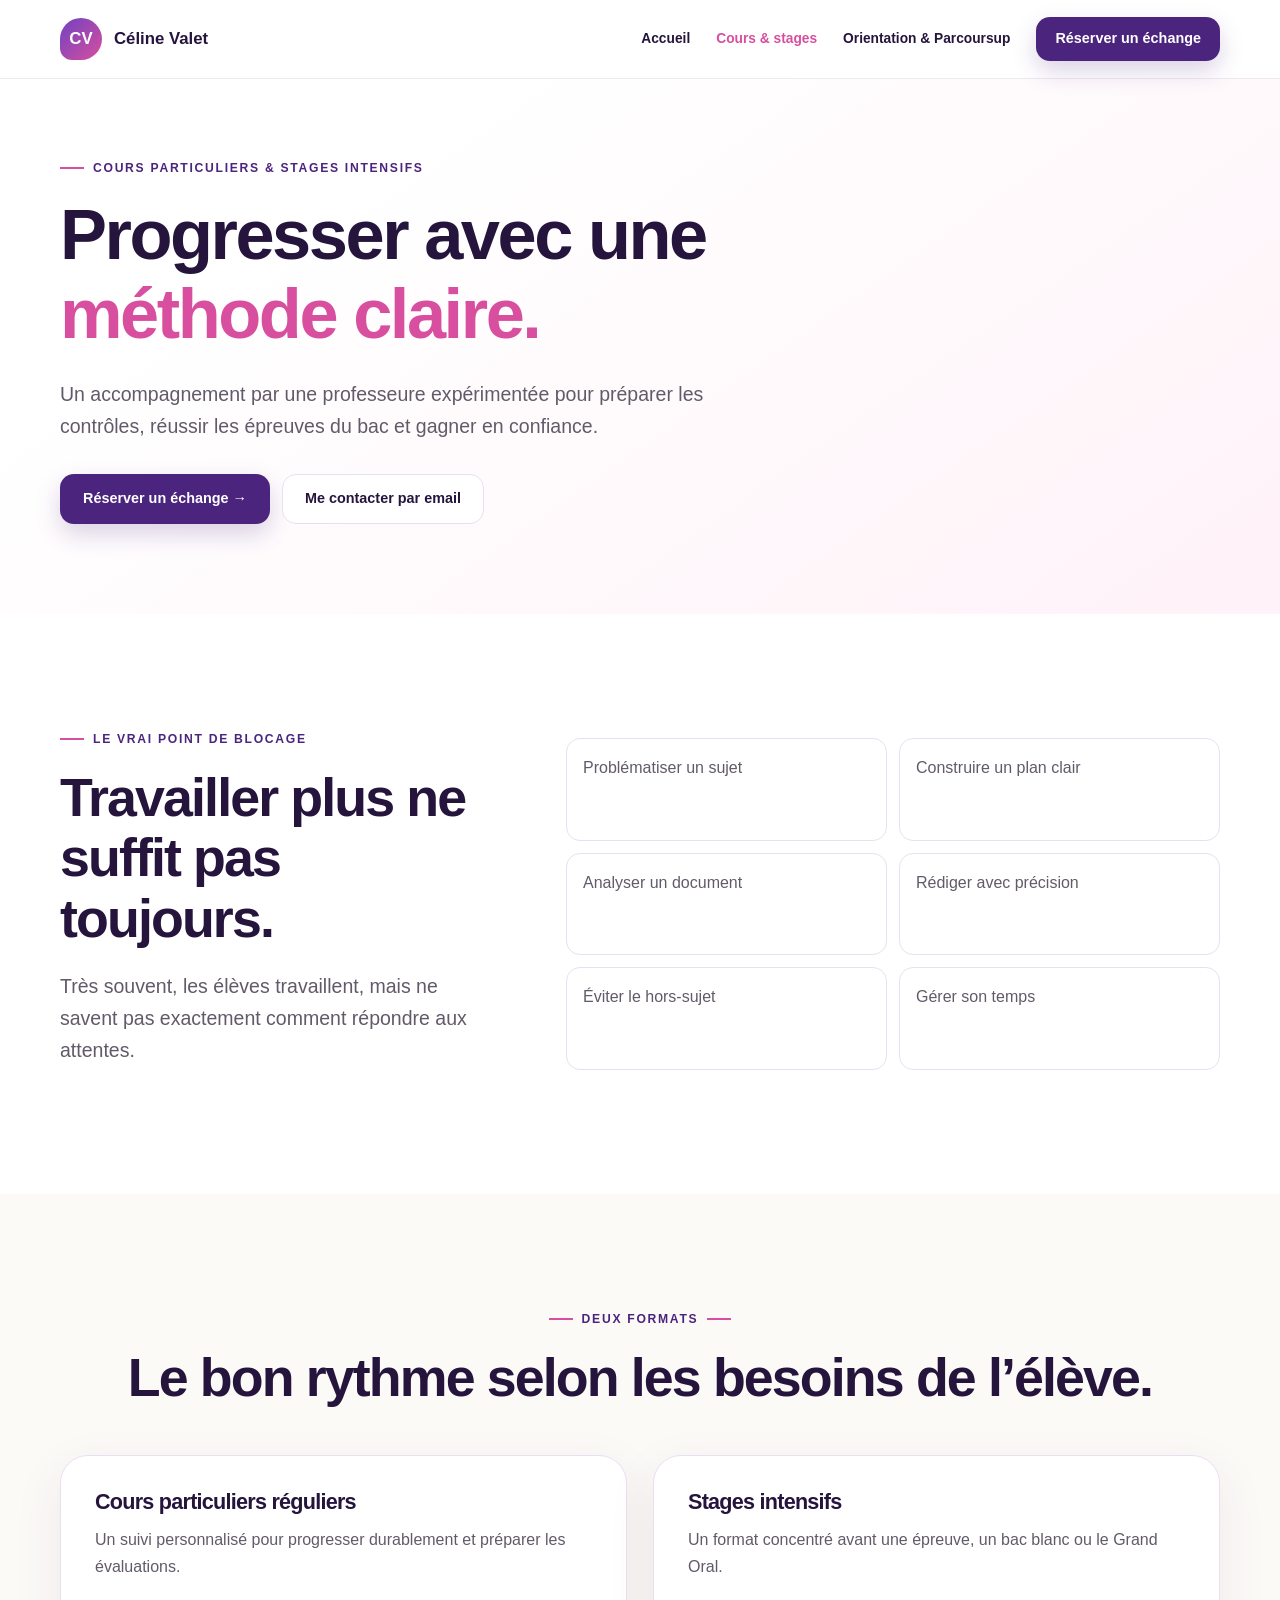
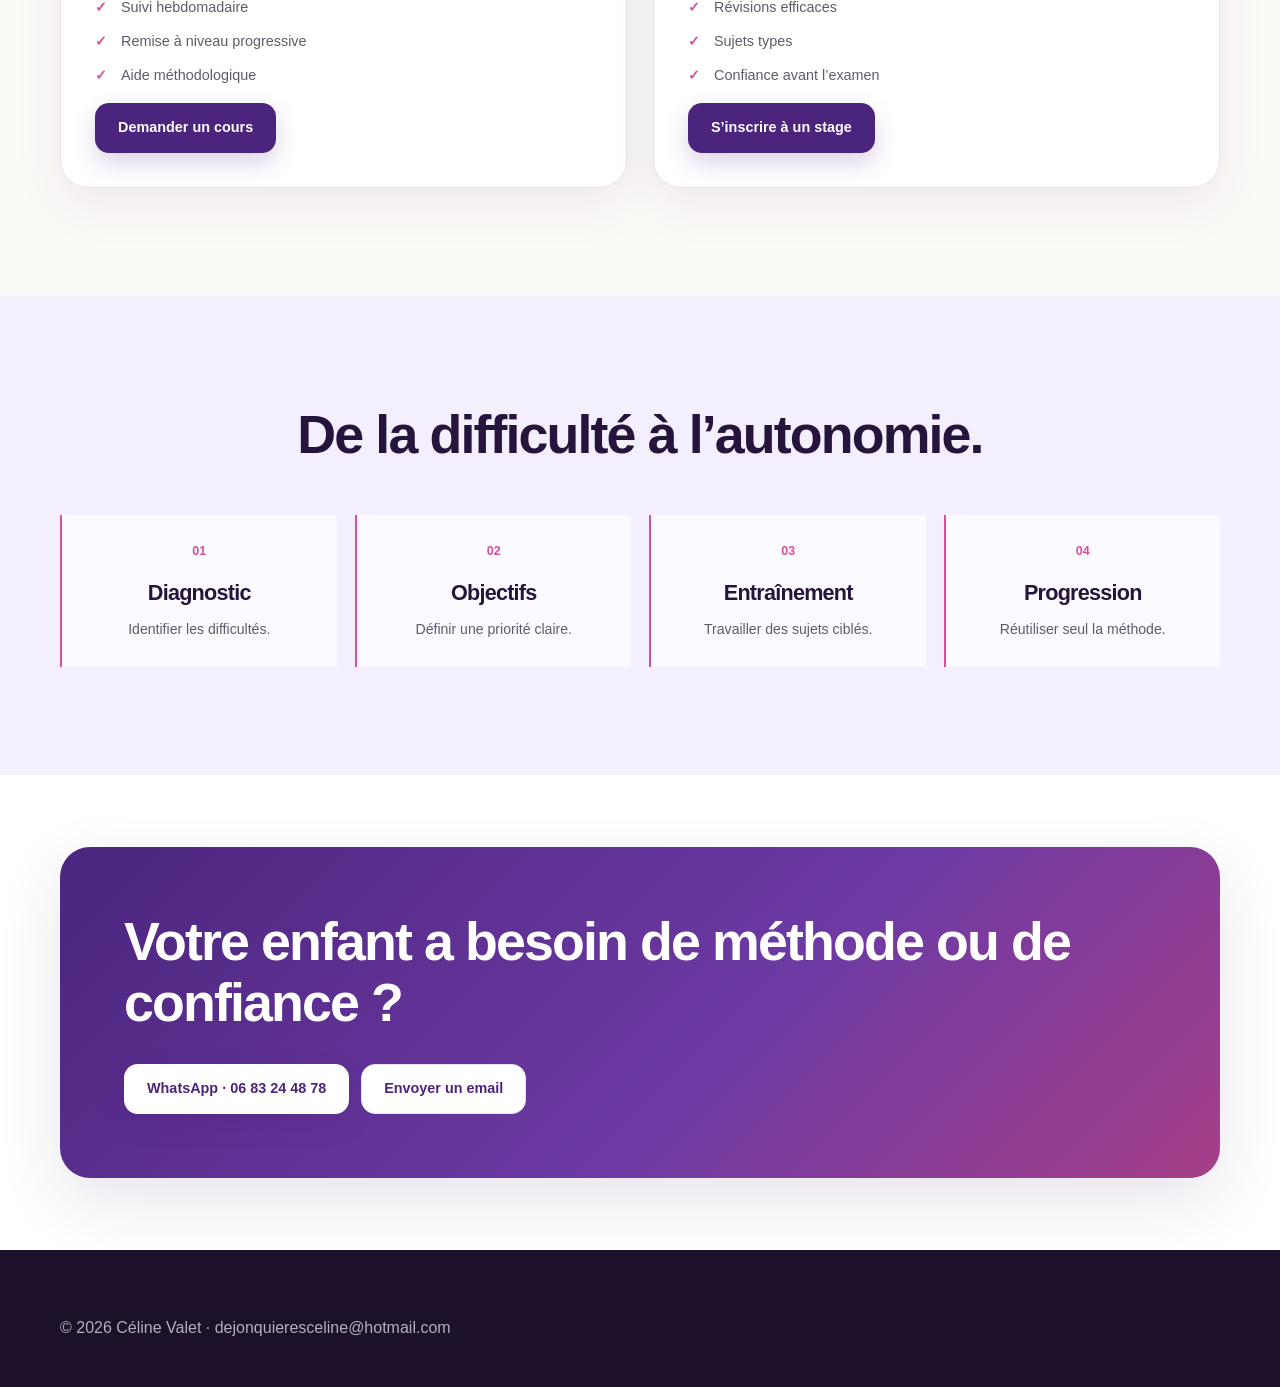
==== cours-particuliers.html @ 4f92c663 "Add courses and intensive workshops page" ====
<!doctype html><html lang="fr"><head><meta charset="utf-8"><meta name="viewport" content="width=device-width,initial-scale=1"><title>Cours particuliers &amp; stages | Céline Valet</title><link rel="stylesheet" href="styles.css"></head><body><header class="site-header"><nav class="nav container"><a class="brand" href="index.html"><span class="brand-mark">CV</span><span>Céline Valet</span></a><button class="nav-toggle">☰</button><div class="nav-links"><a href="index.html">Accueil</a><a class="active" href="cours-particuliers.html">Cours &amp; stages</a><a href="orientation-parcoursup.html">Orientation &amp; Parcoursup</a><a class="btn small" href="https://wa.me/33683244878">Réserver un échange</a></div></nav></header><main><section class="page-hero"><div class="container"><p class="eyebrow">Cours particuliers &amp; stages intensifs</p><h1>Progresser avec une <span class="accent">méthode claire.</span></h1><p class="lead">Un accompagnement par une professeure expérimentée pour préparer les contrôles, réussir les épreuves du bac et gagner en confiance.</p><div class="actions"><a class="btn" href="https://wa.me/33683244878">Réserver un échange →</a><a class="btn secondary" href="mailto:dejonquieresceline@hotmail.com">Me contacter par email</a></div></div></section><section class="section"><div class="container problem-grid"><div><p class="eyebrow">Le vrai point de blocage</p><h2>Travailler plus ne suffit pas toujours.</h2><p class="lead">Très souvent, les élèves travaillent, mais ne savent pas exactement comment répondre aux attentes.</p></div><ul class="problem-list"><li>Problématiser un sujet</li><li>Construire un plan clair</li><li>Analyser un document</li><li>Rédiger avec précision</li><li>Éviter le hors-sujet</li><li>Gérer son temps</li></ul></div></section><section class="section soft"><div class="container"><div class="center"><p class="eyebrow">Deux formats</p><h2>Le bon rythme selon les besoins de l’élève.</h2></div><div class="offer-grid"><article class="offer"><div class="offer-body"><h3>Cours particuliers réguliers</h3><p class="muted">Un suivi personnalisé pour progresser durablement et préparer les évaluations.</p><ul><li>Suivi hebdomadaire</li><li>Remise à niveau progressive</li><li>Aide méthodologique</li></ul><a class="btn" href="https://wa.me/33683244878">Demander un cours</a></div></article><article class="offer"><div class="offer-body"><h3>Stages intensifs</h3><p class="muted">Un format concentré avant une épreuve, un bac blanc ou le Grand Oral.</p><ul><li>Révisions efficaces</li><li>Sujets types</li><li>Confiance avant l’examen</li></ul><a class="btn" href="https://wa.me/33683244878">S’inscrire à un stage</a></div></article></div></div></section><section class="section lavender"><div class="container center"><h2>De la difficulté à l’autonomie.</h2><div class="process"><article class="step"><h3>Diagnostic</h3><p>Identifier les difficultés.</p></article><article class="step"><h3>Objectifs</h3><p>Définir une priorité claire.</p></article><article class="step"><h3>Entraînement</h3><p>Travailler des sujets ciblés.</p></article><article class="step"><h3>Progression</h3><p>Réutiliser seul la méthode.</p></article></div></div></section><section class="section-sm"><div class="container cta-box"><h2>Votre enfant a besoin de méthode ou de confiance ?</h2><div class="actions"><a class="btn" href="https://wa.me/33683244878">WhatsApp · 06 83 24 48 78</a><a class="btn secondary" href="mailto:dejonquieresceline@hotmail.com">Envoyer un email</a></div></div></section></main><footer class="site-footer"><div class="container"><p>© 2026 Céline Valet · dejonquieresceline@hotmail.com</p></div></footer><script src="script.js"></script></body></html>
---- styles.css ----
:root{--ink:#25153d;--body:#625a69;--purple:#6f42c1;--purple-dark:#4b257d;--pink:#d84f9f;--pink-soft:#fff2f8;--lavender:#f4effc;--cream:#fcfaf7;--line:#e8e0ef;--shadow:0 22px 65px rgba(60,31,87,.12);--radius:28px}*{box-sizing:border-box}html{scroll-behavior:smooth}body{margin:0;color:var(--ink);font-family:Inter,"Avenir Next",Arial,sans-serif;line-height:1.65;-webkit-font-smoothing:antialiased}img{display:block;max-width:100%}a{color:inherit;text-decoration:none}button{font:inherit}.container{width:min(1160px,calc(100% - 40px));margin:auto}.section{padding:108px 0}.section-sm{padding:72px 0}.soft{background:var(--cream)}.lavender{background:var(--lavender)}.pink-soft{background:var(--pink-soft)}.center{text-align:center}.eyebrow{display:inline-flex;align-items:center;gap:9px;margin:0 0 18px;color:var(--purple-dark);font-size:.76rem;font-weight:800;letter-spacing:.14em;text-transform:uppercase}.eyebrow:before{content:"";width:24px;height:2px;background:var(--pink)}.center .eyebrow:after{content:"";width:24px;height:2px;background:var(--pink)}h1,h2,h3,p{margin-top:0}h1,h2,h3{line-height:1.12;letter-spacing:-.035em}h1{max-width:760px;margin-bottom:24px;font-size:clamp(2.7rem,6vw,5.35rem)}h2{margin-bottom:22px;font-size:clamp(2rem,4.2vw,3.55rem)}h3{margin-bottom:13px;font-size:1.35rem}.lead{max-width:690px;color:var(--body);font-size:clamp(1.05rem,1.8vw,1.22rem)}.center .lead{margin-inline:auto}.accent{color:var(--pink)}.muted{color:var(--body)}.kicker{color:var(--purple-dark);font-weight:800}.site-header{position:sticky;z-index:50;top:0;border-bottom:1px solid rgba(232,224,239,.75);background:rgba(255,255,255,.91);backdrop-filter:blur(18px)}.nav{display:flex;align-items:center;justify-content:space-between;min-height:78px;gap:30px}.brand{display:flex;align-items:center;gap:12px;font-size:1.05rem;font-weight:850}.brand-mark{display:grid;width:42px;height:42px;place-items:center;border-radius:50% 50% 50% 12px;color:#fff;background:linear-gradient(135deg,var(--purple),var(--pink))}.brand span span{display:block;color:var(--body);font-size:.64rem;font-weight:650}.nav-links{display:flex;align-items:center;gap:26px;font-size:.86rem;font-weight:750}.nav-links a:not(.btn):hover,.nav-links a.active{color:var(--pink)}.nav-toggle{display:none;border:0;background:transparent;color:var(--ink);font-size:1.5rem}.btn{display:inline-flex;align-items:center;justify-content:center;gap:9px;min-height:50px;padding:0 22px;border:1px solid transparent;border-radius:14px;color:#fff;background:var(--purple-dark);box-shadow:0 10px 25px rgba(75,37,125,.2);font-size:.9rem;font-weight:800;transition:.2s}.btn:hover{transform:translateY(-2px);background:var(--purple)}.btn.secondary{border-color:var(--line);color:var(--ink);background:#fff;box-shadow:none}.btn.small{min-height:44px;padding-inline:18px}.actions{display:flex;flex-wrap:wrap;gap:12px;margin-top:32px}.hero{overflow:hidden;padding:76px 0 92px;background:radial-gradient(circle at 7% 12%,rgba(216,79,159,.13),transparent 22%),linear-gradient(145deg,#fff 15%,#fcf8ff 60%,#fff7fb)}.hero-grid{display:grid;grid-template-columns:1.05fr .78fr;align-items:center;gap:72px}.hero h1{font-size:clamp(3rem,6vw,5.6rem)}.hero-visual{position:relative}.hero-img{width:100%;height:585px;object-fit:cover;border-radius:190px 190px 28px 28px;box-shadow:var(--shadow)}.hero-img.landscape{object-position:52% center}.float-card{position:absolute;right:-30px;bottom:34px;max-width:230px;padding:18px 20px;border-radius:18px;background:rgba(255,255,255,.93);box-shadow:var(--shadow);font-size:.85rem;font-weight:800;line-height:1.4}.float-card b{display:block;color:var(--pink);font-size:1.15rem}.trust-row{display:flex;flex-wrap:wrap;gap:18px 24px;margin-top:32px;color:var(--body);font-size:.82rem;font-weight:750}.trust-row span:before{color:var(--pink);content:"✓";margin-right:7px}.proof-strip{position:relative;z-index:2;margin-top:-32px}.proof-grid{display:grid;grid-template-columns:repeat(4,1fr);overflow:hidden;border:1px solid var(--line);border-radius:24px;background:#fff;box-shadow:var(--shadow)}.proof{padding:28px;border-right:1px solid var(--line)}.proof strong{display:block;color:var(--purple-dark);font-size:1.4rem}.proof span{color:var(--body);font-size:.8rem}.split{display:grid;grid-template-columns:.92fr 1.08fr;align-items:center;gap:82px}.split.reverse{grid-template-columns:1.08fr .92fr}.split.reverse .split-media{order:2}.split-media img{width:100%;height:610px;object-fit:cover;border-radius:var(--radius);box-shadow:var(--shadow)}.split-media.short img{height:510px}.signature{margin-top:24px;font-weight:850}.signature span{display:block;color:var(--body);font-size:.8rem}.cards{display:grid;grid-template-columns:repeat(3,1fr);gap:22px;margin-top:48px}.card{padding:32px;border:1px solid var(--line);border-radius:22px;background:#fff}.card .icon{display:grid;width:50px;height:50px;margin-bottom:22px;place-items:center;border-radius:15px;color:var(--purple-dark);background:var(--lavender);font-weight:900}.card p{margin-bottom:0;color:var(--body);font-size:.92rem}.card-link{display:inline-block;margin-top:22px;color:var(--pink);font-weight:850}.offer-grid{display:grid;grid-template-columns:repeat(2,1fr);gap:26px;margin-top:48px}.offer{overflow:hidden;border:1px solid var(--line);border-radius:var(--radius);background:#fff;box-shadow:0 16px 50px rgba(55,29,78,.08)}.offer img{width:100%;height:275px;object-fit:cover}.offer-body{padding:34px}.offer ul,.check-list{padding:0;list-style:none}.offer li,.check-list li{position:relative;margin:10px 0;padding-left:26px;color:var(--body);font-size:.9rem}.offer li:before,.check-list li:before{position:absolute;left:0;color:var(--pink);content:"✓";font-weight:900}.process{display:grid;grid-template-columns:repeat(4,1fr);gap:18px;margin-top:50px;counter-reset:step}.step{padding:26px 24px;border-left:2px solid var(--pink);background:rgba(255,255,255,.7)}.step:before{display:block;margin-bottom:20px;color:var(--pink);content:"0" counter(step);counter-increment:step;font-size:.78rem;font-weight:900}.step p{margin-bottom:0;color:var(--body);font-size:.88rem}.quote-block{display:grid;grid-template-columns:.8fr 1.2fr;overflow:hidden;border-radius:var(--radius);background:var(--ink)}.quote-block img{width:100%;height:100%;min-height:480px;object-fit:cover}.quote-copy{display:flex;flex-direction:column;justify-content:center;padding:60px;color:#fff}.quote-copy p{color:rgba(255,255,255,.76)}.quote-copy .big-quote{color:#fff;font-size:clamp(1.65rem,3vw,2.55rem);font-weight:800}.testimonials{display:grid;grid-template-columns:repeat(3,1fr);gap:22px;margin-top:44px}.testimonial{padding:30px;border:1px solid var(--line);border-radius:22px;background:#fff;box-shadow:0 12px 35px rgba(55,29,78,.06)}.stars{color:#e1a324}.testimonial p{color:var(--body)}.temp-note{display:inline-flex;margin-top:26px;padding:7px 12px;border-radius:999px;color:#75596b;background:var(--pink-soft);font-size:.72rem;font-weight:750}.faq{max-width:850px;margin:40px auto}.faq-item{border-bottom:1px solid var(--line)}.faq-button{display:flex;width:100%;justify-content:space-between;padding:22px 0;border:0;color:var(--ink);background:transparent;text-align:left;font-weight:850}.faq-answer{display:none;padding-bottom:24px;color:var(--body)}.faq-item.open .faq-answer{display:block}.cta-box{padding:64px;border-radius:30px;color:#fff;background:linear-gradient(135deg,var(--purple-dark),#6d3aa4 58%,#a63f88);box-shadow:var(--shadow)}.cta-box p{color:rgba(255,255,255,.76)}.cta-box .btn{color:var(--purple-dark);background:#fff}.page-hero{padding:72px 0 90px;background:linear-gradient(145deg,#fff 25%,var(--pink-soft))}.page-hero-grid{display:grid;grid-template-columns:1fr .86fr;align-items:center;gap:60px}.page-hero h1{font-size:clamp(2.8rem,5.5vw,5rem)}.page-hero img{width:100%;height:540px;object-fit:cover;border-radius:30px 150px 30px 30px;box-shadow:var(--shadow)}.problem-grid{display:grid;grid-template-columns:.8fr 1.2fr;gap:70px}.problem-list{display:grid;grid-template-columns:repeat(2,1fr);gap:12px;padding:0;list-style:none}.problem-list li{padding:16px;border:1px solid var(--line);border-radius:14px;color:var(--body)}.feature-band{padding:62px 0;color:#fff;background:var(--ink)}.feature-band .cards{margin-top:0}.feature-band .card{border-color:rgba(255,255,255,.12);background:rgba(255,255,255,.05)}.feature-band .card h3{color:#fff}.feature-band .card p{color:rgba(255,255,255,.65)}.site-footer{padding:65px 0 30px;color:rgba(255,255,255,.67);background:#1c102b}.footer-grid{display:grid;grid-template-columns:1.5fr 1fr 1fr;gap:50px}.site-footer .brand,.site-footer h3{color:#fff}.site-footer a{display:block;margin:9px 0;font-size:.85rem}.copyright{margin-top:50px;padding-top:24px;border-top:1px solid rgba(255,255,255,.1)}.whatsapp{position:fixed;z-index:45;right:22px;bottom:22px;display:grid;width:58px;height:58px;place-items:center;border:3px solid #fff;border-radius:50%;color:#fff;background:#25d366;box-shadow:0 12px 30px rgba(0,0,0,.22);font-weight:900}@media(max-width:950px){.nav-toggle{display:block}.nav-links{position:absolute;top:78px;left:0;display:none;width:100%;padding:22px;background:#fff;flex-direction:column}.nav-links.open{display:flex}.hero-grid,.page-hero-grid,.split,.split.reverse,.problem-grid,.quote-block{grid-template-columns:1fr}.proof-grid{grid-template-columns:repeat(2,1fr)}.split.reverse .split-media{order:initial}.cards,.testimonials{grid-template-columns:repeat(2,1fr)}.process{grid-template-columns:repeat(2,1fr)}}@media(max-width:650px){.container{width:calc(100% - 28px)}.section{padding:76px 0}.brand span span{display:none}.hero{padding:48px 0 70px}.hero h1,.page-hero h1{font-size:clamp(2.45rem,13vw,3.5rem)}.hero-img{height:450px;border-radius:130px 130px 22px 22px}.proof-grid,.cards,.offer-grid,.testimonials,.process,.footer-grid,.problem-list{grid-template-columns:1fr}.split-media img,.split-media.short img{height:430px}.quote-copy,.cta-box{padding:36px 26px}.actions .btn{width:100%}}
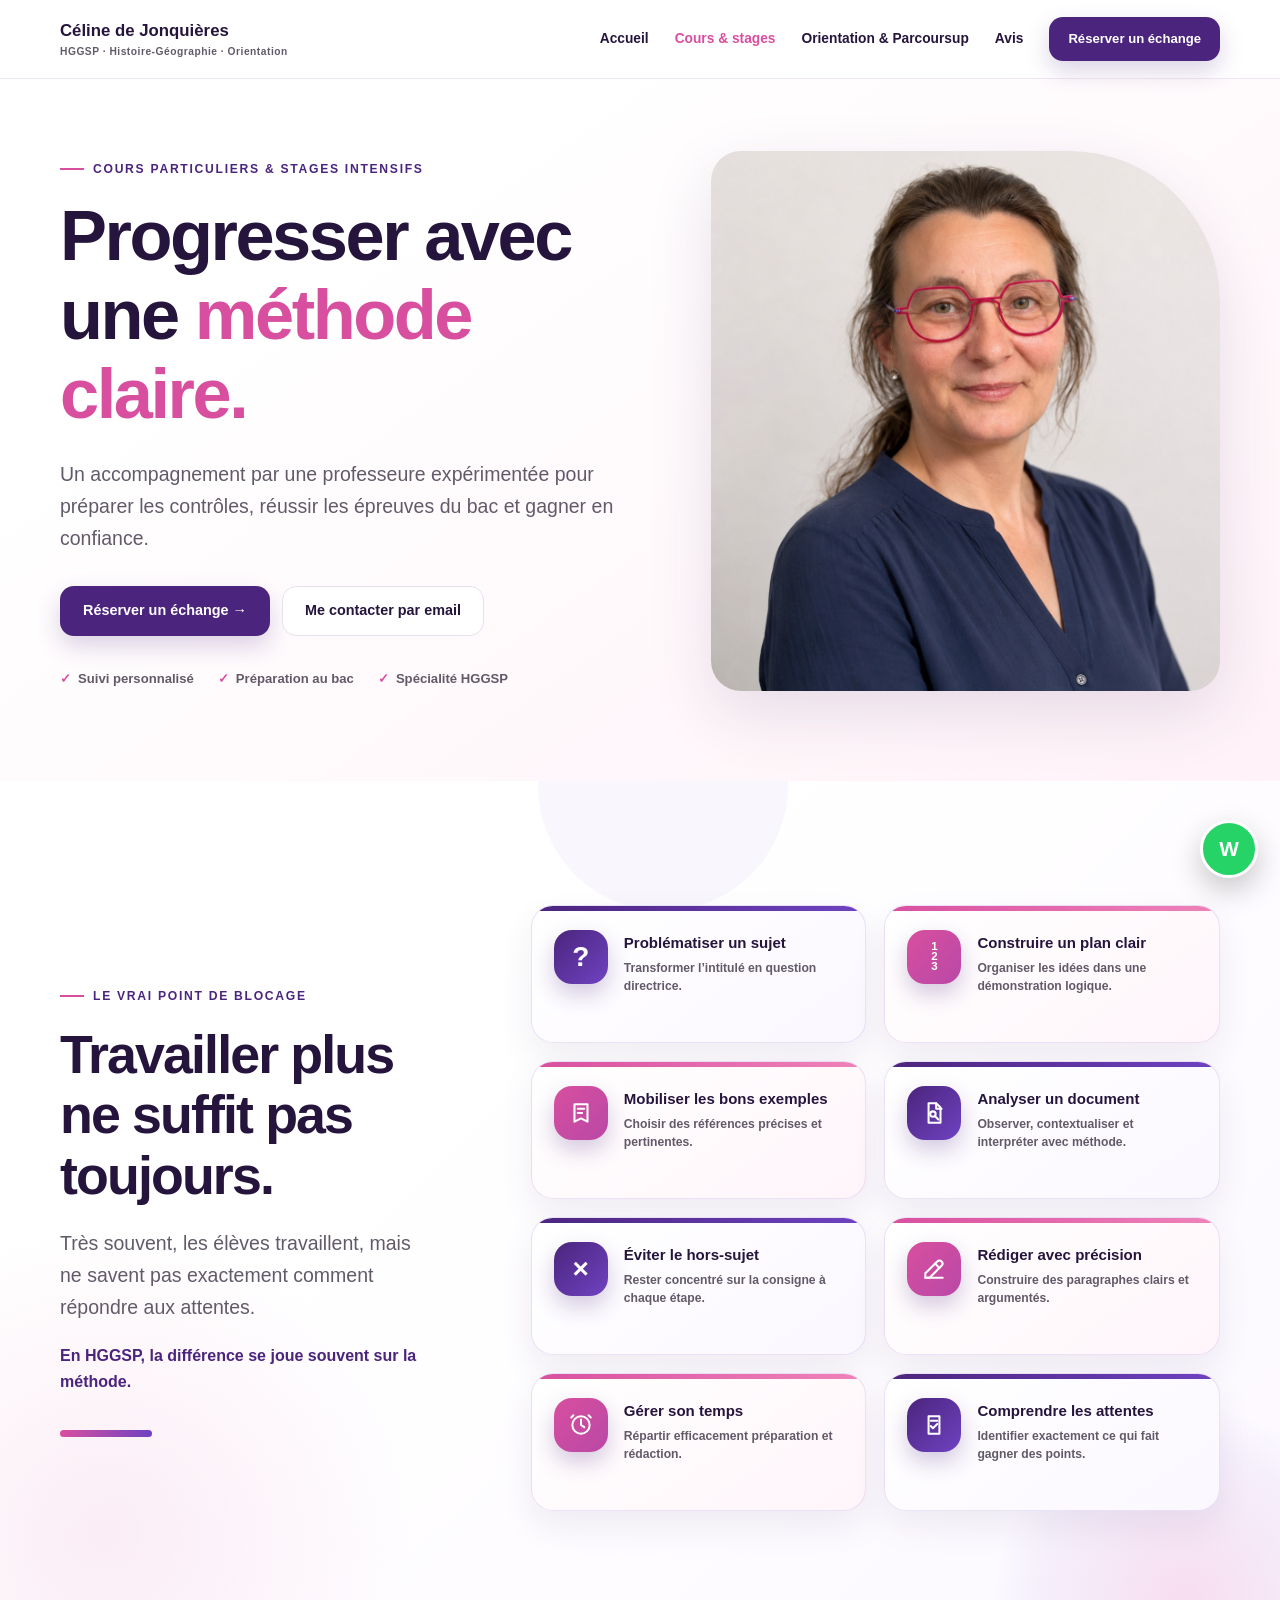
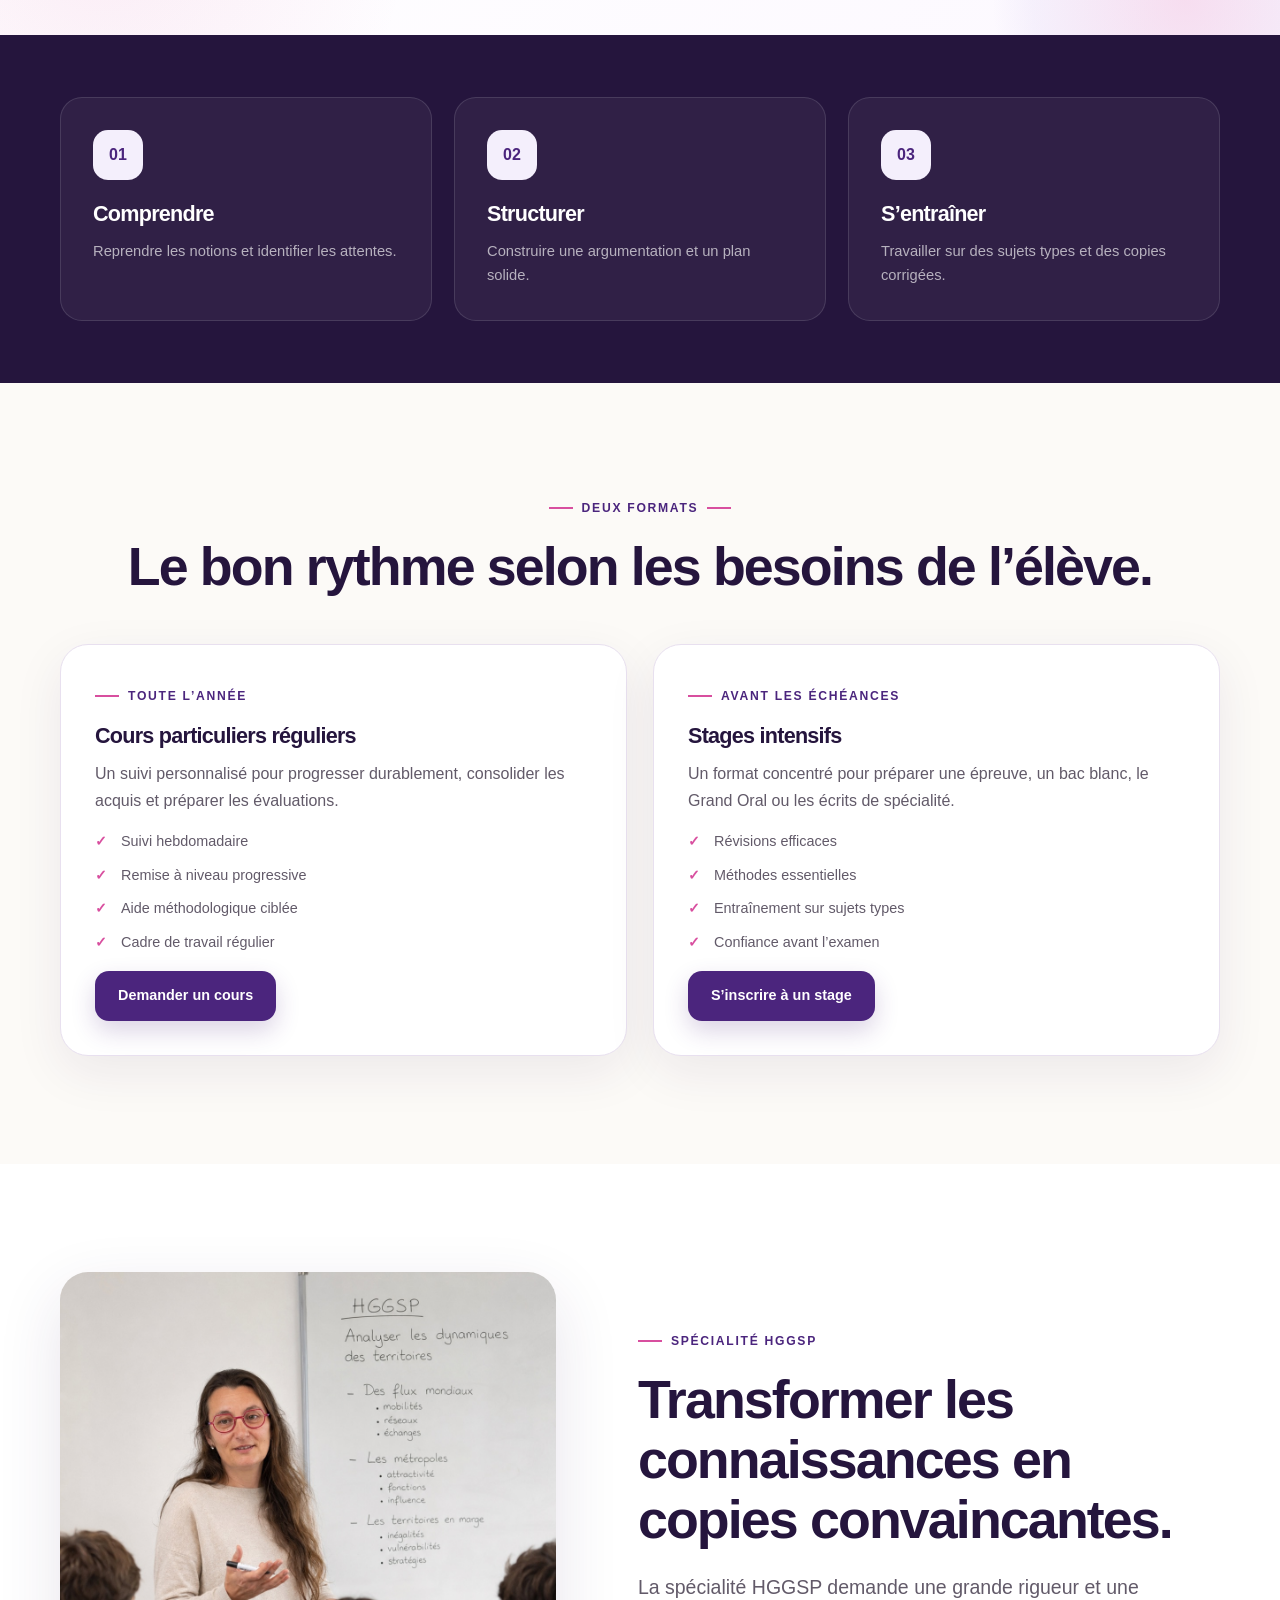
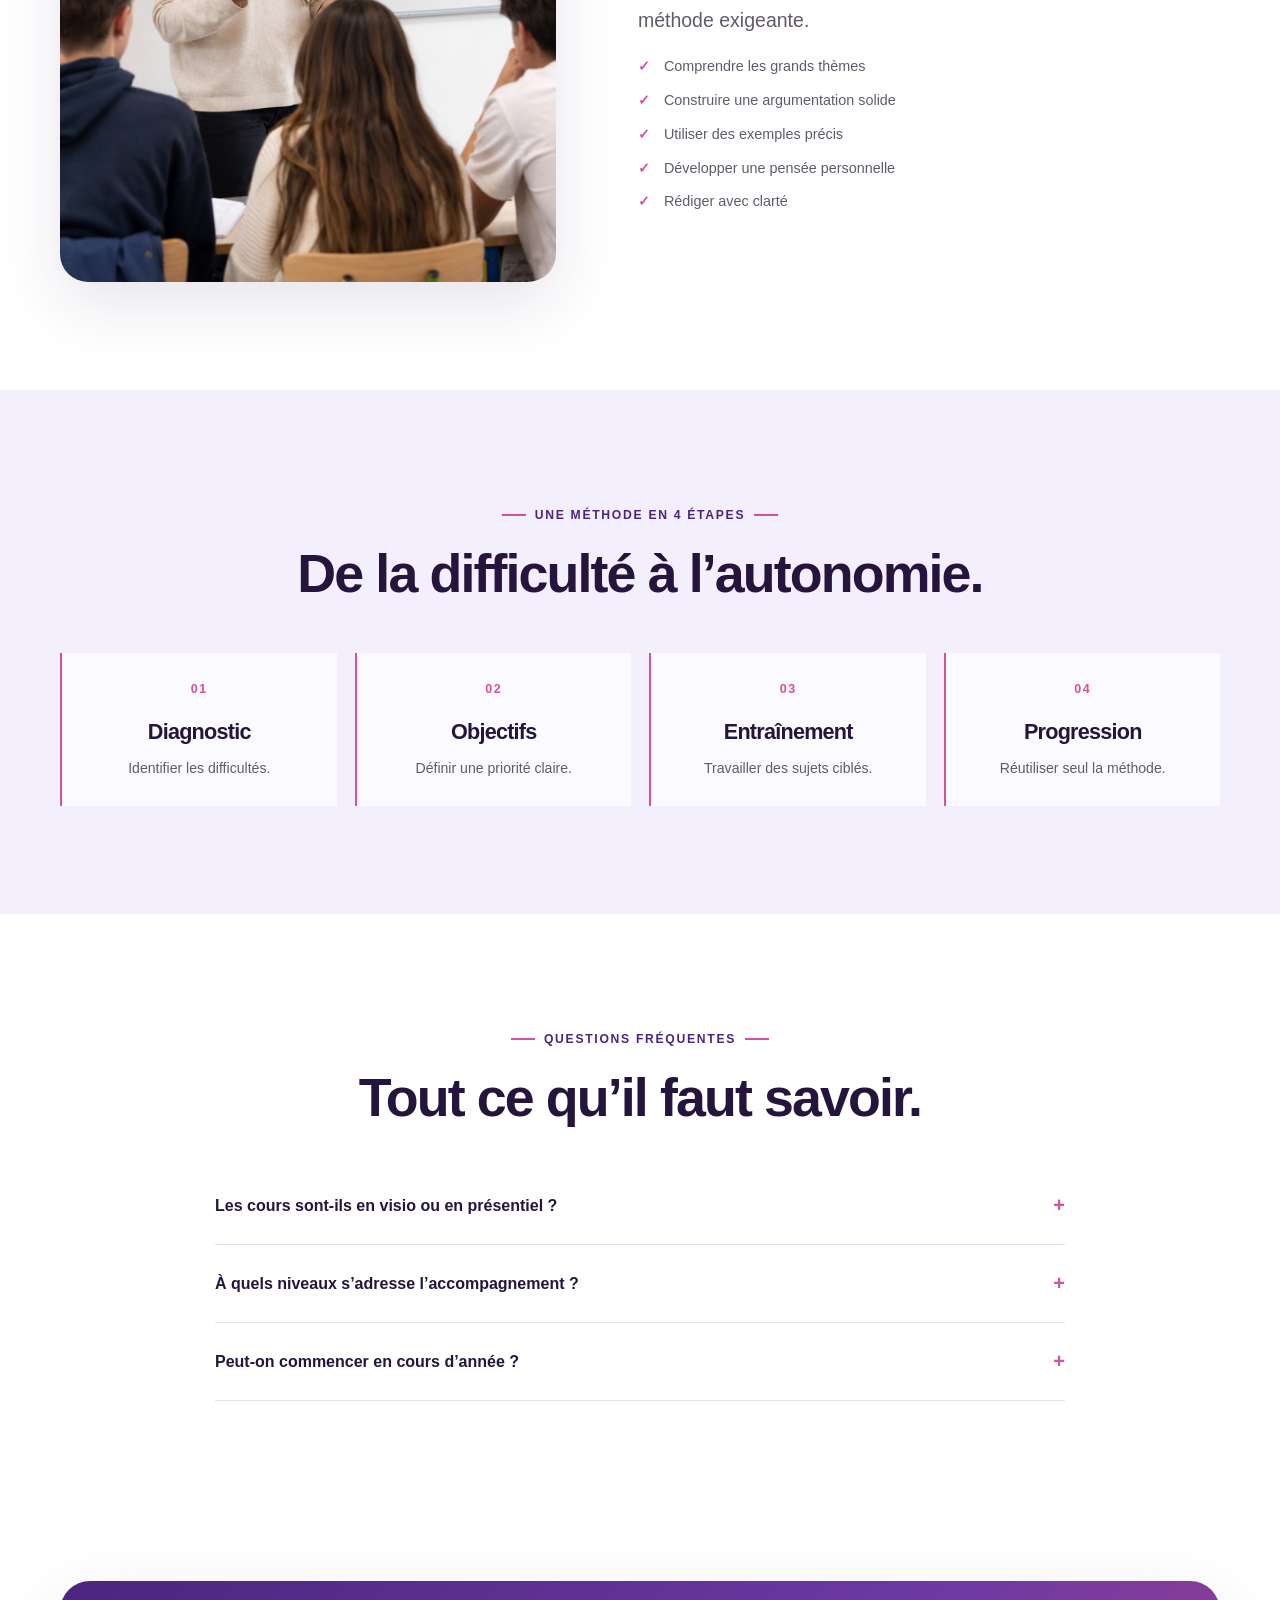
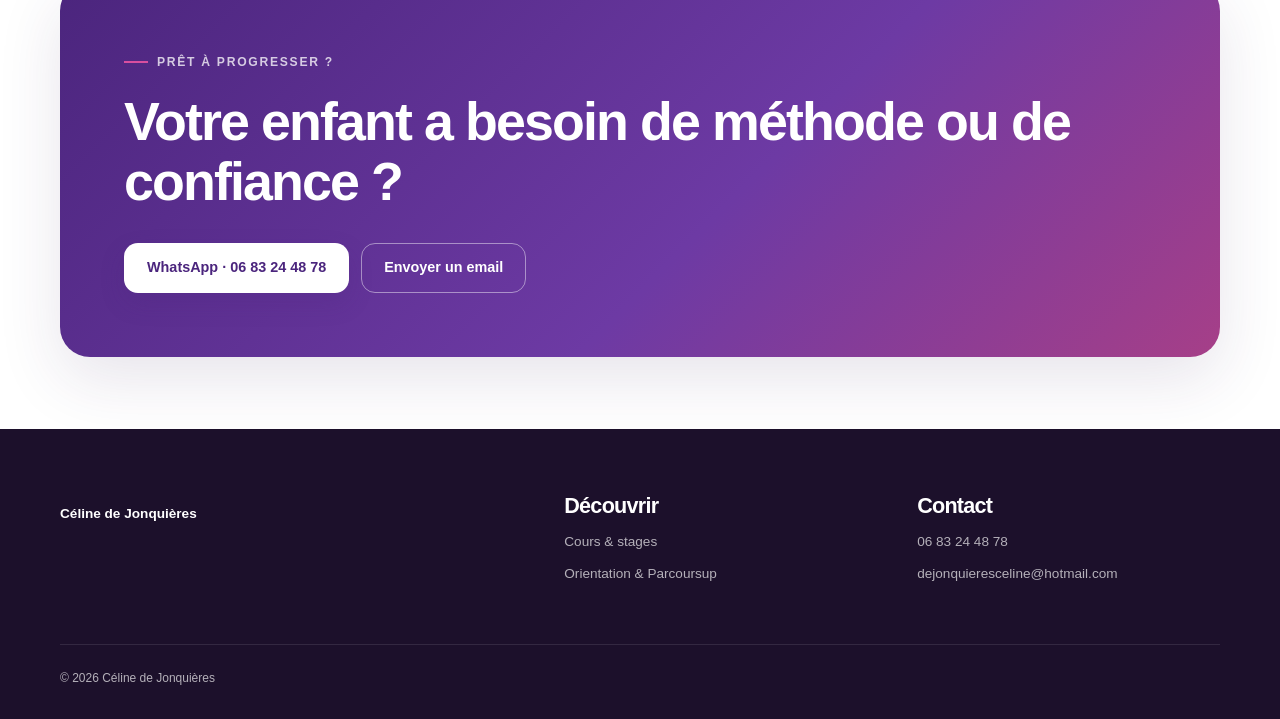
==== commit 15ef4111: "Deploy final Celine de Jonquieres site" ====
--- a/cours-particuliers.html
+++ b/cours-particuliers.html
@@ -1 +1,11 @@
-<!doctype html><html lang="fr"><head><meta charset="utf-8"><meta name="viewport" content="width=device-width,initial-scale=1"><title>Cours particuliers &amp; stages | Céline Valet</title><link rel="stylesheet" href="styles.css"></head><body><header class="site-header"><nav class="nav container"><a class="brand" href="index.html"><span class="brand-mark">CV</span><span>Céline Valet</span></a><button class="nav-toggle">☰</button><div class="nav-links"><a href="index.html">Accueil</a><a class="active" href="cours-particuliers.html">Cours &amp; stages</a><a href="orientation-parcoursup.html">Orientation &amp; Parcoursup</a><a class="btn small" href="https://wa.me/33683244878">Réserver un échange</a></div></nav></header><main><section class="page-hero"><div class="container"><p class="eyebrow">Cours particuliers &amp; stages intensifs</p><h1>Progresser avec une <span class="accent">méthode claire.</span></h1><p class="lead">Un accompagnement par une professeure expérimentée pour préparer les contrôles, réussir les épreuves du bac et gagner en confiance.</p><div class="actions"><a class="btn" href="https://wa.me/33683244878">Réserver un échange →</a><a class="btn secondary" href="mailto:dejonquieresceline@hotmail.com">Me contacter par email</a></div></div></section><section class="section"><div class="container problem-grid"><div><p class="eyebrow">Le vrai point de blocage</p><h2>Travailler plus ne suffit pas toujours.</h2><p class="lead">Très souvent, les élèves travaillent, mais ne savent pas exactement comment répondre aux attentes.</p></div><ul class="problem-list"><li>Problématiser un sujet</li><li>Construire un plan clair</li><li>Analyser un document</li><li>Rédiger avec précision</li><li>Éviter le hors-sujet</li><li>Gérer son temps</li></ul></div></section><section class="section soft"><div class="container"><div class="center"><p class="eyebrow">Deux formats</p><h2>Le bon rythme selon les besoins de l’élève.</h2></div><div class="offer-grid"><article class="offer"><div class="offer-body"><h3>Cours particuliers réguliers</h3><p class="muted">Un suivi personnalisé pour progresser durablement et préparer les évaluations.</p><ul><li>Suivi hebdomadaire</li><li>Remise à niveau progressive</li><li>Aide méthodologique</li></ul><a class="btn" href="https://wa.me/33683244878">Demander un cours</a></div></article><article class="offer"><div class="offer-body"><h3>Stages intensifs</h3><p class="muted">Un format concentré avant une épreuve, un bac blanc ou le Grand Oral.</p><ul><li>Révisions efficaces</li><li>Sujets types</li><li>Confiance avant l’examen</li></ul><a class="btn" href="https://wa.me/33683244878">S’inscrire à un stage</a></div></article></div></div></section><section class="section lavender"><div class="container center"><h2>De la difficulté à l’autonomie.</h2><div class="process"><article class="step"><h3>Diagnostic</h3><p>Identifier les difficultés.</p></article><article class="step"><h3>Objectifs</h3><p>Définir une priorité claire.</p></article><article class="step"><h3>Entraînement</h3><p>Travailler des sujets ciblés.</p></article><article class="step"><h3>Progression</h3><p>Réutiliser seul la méthode.</p></article></div></div></section><section class="section-sm"><div class="container cta-box"><h2>Votre enfant a besoin de méthode ou de confiance ?</h2><div class="actions"><a class="btn" href="https://wa.me/33683244878">WhatsApp · 06 83 24 48 78</a><a class="btn secondary" href="mailto:dejonquieresceline@hotmail.com">Envoyer un email</a></div></div></section></main><footer class="site-footer"><div class="container"><p>© 2026 Céline Valet · dejonquieresceline@hotmail.com</p></div></footer><script src="script.js"></script></body></html>+<!doctype html><html lang="fr"><head><meta charset="utf-8"><meta name="viewport" content="width=device-width,initial-scale=1"><title>Cours particuliers & stages | Céline de Jonquières</title><link rel="stylesheet" href="styles.css"></head><body>
+<header class="site-header"><nav class="nav container"><a class="brand" href="index.html"><span>Céline de Jonquières<span>HGGSP · Histoire-Géographie · Orientation</span></span></a><button class="nav-toggle" aria-expanded="false" aria-label="Ouvrir le menu">☰</button><div class="nav-links"><a href="index.html">Accueil</a><a class="active" href="cours-particuliers.html">Cours & stages</a><a href="orientation-parcoursup.html">Orientation & Parcoursup</a><a href="index.html#avis">Avis</a><a class="btn small" href="https://wa.me/33683244878">Réserver un échange</a></div></nav></header><main>
+<section class="page-hero"><div class="container page-hero-grid"><div><p class="eyebrow">Cours particuliers & stages intensifs</p><h1>Progresser avec une <span class="accent">méthode claire.</span></h1><p class="lead">Un accompagnement par une professeure expérimentée pour préparer les contrôles, réussir les épreuves du bac et gagner en confiance.</p><div class="actions"><a class="btn" href="https://wa.me/33683244878">Réserver un échange →</a><a class="btn secondary" href="mailto:dejonquieresceline@hotmail.com">Me contacter par email</a></div><div class="trust-row"><span>Suivi personnalisé</span><span>Préparation au bac</span><span>Spécialité HGGSP</span></div></div><img src="assets/celine-portrait-trois-quarts.jpg" alt="Portrait de Céline de Jonquières"></div></section>
+<section class="section problem-section"><div class="container problem-grid"><div class="problem-intro"><p class="eyebrow">Le vrai point de blocage</p><h2>Travailler plus ne suffit pas toujours.</h2><p class="lead">Très souvent, les élèves travaillent, mais ne savent pas exactement comment répondre aux attentes.</p><p class="kicker">En HGGSP, la différence se joue souvent sur la méthode.</p></div><ul class="problem-list"><li><span class="problem-icon"><span class="icon-glyph">?</span></span><span class="problem-copy"><strong>Problématiser un sujet</strong><small>Transformer l’intitulé en question directrice.</small></span></li><li><span class="problem-icon"><span class="icon-stack"><b>1</b><b>2</b><b>3</b></span></span><span class="problem-copy"><strong>Construire un plan clair</strong><small>Organiser les idées dans une démonstration logique.</small></span></li><li><span class="problem-icon"><svg aria-hidden="true" viewBox="0 0 24 24"><path d="M6 4h12v16l-6-3-6 3z"/><path d="M9 8h6"/><path d="M9 12h4"/></svg></span><span class="problem-copy"><strong>Mobiliser les bons exemples</strong><small>Choisir des références précises et pertinentes.</small></span></li><li><span class="problem-icon"><svg aria-hidden="true" viewBox="0 0 24 24"><path d="M7 3h7l4 4v14H7z"/><path d="M14 3v5h5"/><circle cx="11" cy="13" r="2.5"/><path d="m13 15 3 3"/></svg></span><span class="problem-copy"><strong>Analyser un document</strong><small>Observer, contextualiser et interpréter avec méthode.</small></span></li><li><span class="problem-icon"><span class="icon-glyph">×</span></span><span class="problem-copy"><strong>Éviter le hors-sujet</strong><small>Rester concentré sur la consigne à chaque étape.</small></span></li><li><span class="problem-icon"><svg aria-hidden="true" viewBox="0 0 24 24"><path d="M4 20h4l11-11a2.8 2.8 0 0 0-4-4L4 16z"/><path d="m13 7 4 4"/><path d="M4 20h16"/></svg></span><span class="problem-copy"><strong>Rédiger avec précision</strong><small>Construire des paragraphes clairs et argumentés.</small></span></li><li><span class="problem-icon"><svg aria-hidden="true" viewBox="0 0 24 24"><circle cx="12" cy="12" r="8"/><path d="M12 7v5l3 2"/><path d="M5 3 3 5"/><path d="M19 3l2 2"/></svg></span><span class="problem-copy"><strong>Gérer son temps</strong><small>Répartir efficacement préparation et rédaction.</small></span></li><li><span class="problem-icon"><svg aria-hidden="true" viewBox="0 0 24 24"><path d="M7 4h10v16H7z"/><path d="M9 8h6"/><path d="m9 13 2 2 4-4"/></svg></span><span class="problem-copy"><strong>Comprendre les attentes</strong><small>Identifier exactement ce qui fait gagner des points.</small></span></li></ul></div></section>
+<section class="feature-band"><div class="container cards"><article class="card"><div class="icon">01</div><h3>Comprendre</h3><p>Reprendre les notions et identifier les attentes.</p></article><article class="card"><div class="icon">02</div><h3>Structurer</h3><p>Construire une argumentation et un plan solide.</p></article><article class="card"><div class="icon">03</div><h3>S’entraîner</h3><p>Travailler sur des sujets types et des copies corrigées.</p></article></div></section>
+<section class="section soft"><div class="container"><div class="center"><p class="eyebrow">Deux formats</p><h2>Le bon rythme selon les besoins de l’élève.</h2></div><div class="offer-grid"><article class="offer"><div class="offer-body"><p class="eyebrow">Toute l’année</p><h3>Cours particuliers réguliers</h3><p class="muted">Un suivi personnalisé pour progresser durablement, consolider les acquis et préparer les évaluations.</p><ul><li>Suivi hebdomadaire</li><li>Remise à niveau progressive</li><li>Aide méthodologique ciblée</li><li>Cadre de travail régulier</li></ul><a class="btn" href="https://wa.me/33683244878">Demander un cours</a></div></article><article class="offer"><div class="offer-body"><p class="eyebrow">Avant les échéances</p><h3>Stages intensifs</h3><p class="muted">Un format concentré pour préparer une épreuve, un bac blanc, le Grand Oral ou les écrits de spécialité.</p><ul><li>Révisions efficaces</li><li>Méthodes essentielles</li><li>Entraînement sur sujets types</li><li>Confiance avant l’examen</li></ul><a class="btn" href="https://wa.me/33683244878">S’inscrire à un stage</a></div></article></div></div></section>
+<section class="section"><div class="container split"><div class="split-media"><img src="assets/celine-classe.jpg" alt="Céline de Jonquières enseignant la spécialité HGGSP"></div><div><p class="eyebrow">Spécialité HGGSP</p><h2>Transformer les connaissances en copies convaincantes.</h2><p class="lead">La spécialité HGGSP demande une grande rigueur et une méthode exigeante.</p><ul class="check-list"><li>Comprendre les grands thèmes</li><li>Construire une argumentation solide</li><li>Utiliser des exemples précis</li><li>Développer une pensée personnelle</li><li>Rédiger avec clarté</li></ul></div></div></section>
+<section class="section lavender"><div class="container center"><p class="eyebrow">Une méthode en 4 étapes</p><h2>De la difficulté à l’autonomie.</h2><div class="process"><article class="step"><h3>Diagnostic</h3><p>Identifier les difficultés.</p></article><article class="step"><h3>Objectifs</h3><p>Définir une priorité claire.</p></article><article class="step"><h3>Entraînement</h3><p>Travailler des sujets ciblés.</p></article><article class="step"><h3>Progression</h3><p>Réutiliser seul la méthode.</p></article></div></div></section>
+<section class="section"><div class="container center"><p class="eyebrow">Questions fréquentes</p><h2>Tout ce qu’il faut savoir.</h2><div class="faq"><div class="faq-item"><button class="faq-button">Les cours sont-ils en visio ou en présentiel ?<span>+</span></button><div class="faq-answer">Les deux formats peuvent être envisagés selon les besoins, l’organisation et la localisation de l’élève.</div></div><div class="faq-item"><button class="faq-button">À quels niveaux s’adresse l’accompagnement ?<span>+</span></button><div class="faq-answer">Principalement aux lycéens en seconde, première et terminale, avec une attention particulière pour la spécialité HGGSP.</div></div><div class="faq-item"><button class="faq-button">Peut-on commencer en cours d’année ?<span>+</span></button><div class="faq-answer">Oui, notamment avant une évaluation, un bac blanc ou une échéance importante.</div></div></div></div></section>
+<section class="section-sm"><div class="container cta-box"><p class="eyebrow">Prêt à progresser ?</p><h2>Votre enfant a besoin de méthode ou de confiance ?</h2><div class="actions"><a class="btn" href="https://wa.me/33683244878">WhatsApp · 06 83 24 48 78</a><a class="btn secondary" href="mailto:dejonquieresceline@hotmail.com">Envoyer un email</a></div></div></section></main>
+<footer class="site-footer"><div class="container footer-grid"><div><a class="brand" href="index.html"><span>Céline de Jonquières</span></a></div><div><h3>Découvrir</h3><a href="cours-particuliers.html">Cours & stages</a><a href="orientation-parcoursup.html">Orientation & Parcoursup</a></div><div><h3>Contact</h3><a href="tel:+33683244878">06 83 24 48 78</a><a href="mailto:dejonquieresceline@hotmail.com">dejonquieresceline@hotmail.com</a></div></div><div class="container copyright">© 2026 Céline de Jonquières</div></footer><a class="whatsapp" href="https://wa.me/33683244878">W</a><script src="script.js"></script></body></html>
--- a/styles.css
+++ b/styles.css
@@ -1 +1,9 @@
-:root{--ink:#25153d;--body:#625a69;--purple:#6f42c1;--purple-dark:#4b257d;--pink:#d84f9f;--pink-soft:#fff2f8;--lavender:#f4effc;--cream:#fcfaf7;--line:#e8e0ef;--shadow:0 22px 65px rgba(60,31,87,.12);--radius:28px}*{box-sizing:border-box}html{scroll-behavior:smooth}body{margin:0;color:var(--ink);font-family:Inter,"Avenir Next",Arial,sans-serif;line-height:1.65;-webkit-font-smoothing:antialiased}img{display:block;max-width:100%}a{color:inherit;text-decoration:none}button{font:inherit}.container{width:min(1160px,calc(100% - 40px));margin:auto}.section{padding:108px 0}.section-sm{padding:72px 0}.soft{background:var(--cream)}.lavender{background:var(--lavender)}.pink-soft{background:var(--pink-soft)}.center{text-align:center}.eyebrow{display:inline-flex;align-items:center;gap:9px;margin:0 0 18px;color:var(--purple-dark);font-size:.76rem;font-weight:800;letter-spacing:.14em;text-transform:uppercase}.eyebrow:before{content:"";width:24px;height:2px;background:var(--pink)}.center .eyebrow:after{content:"";width:24px;height:2px;background:var(--pink)}h1,h2,h3,p{margin-top:0}h1,h2,h3{line-height:1.12;letter-spacing:-.035em}h1{max-width:760px;margin-bottom:24px;font-size:clamp(2.7rem,6vw,5.35rem)}h2{margin-bottom:22px;font-size:clamp(2rem,4.2vw,3.55rem)}h3{margin-bottom:13px;font-size:1.35rem}.lead{max-width:690px;color:var(--body);font-size:clamp(1.05rem,1.8vw,1.22rem)}.center .lead{margin-inline:auto}.accent{color:var(--pink)}.muted{color:var(--body)}.kicker{color:var(--purple-dark);font-weight:800}.site-header{position:sticky;z-index:50;top:0;border-bottom:1px solid rgba(232,224,239,.75);background:rgba(255,255,255,.91);backdrop-filter:blur(18px)}.nav{display:flex;align-items:center;justify-content:space-between;min-height:78px;gap:30px}.brand{display:flex;align-items:center;gap:12px;font-size:1.05rem;font-weight:850}.brand-mark{display:grid;width:42px;height:42px;place-items:center;border-radius:50% 50% 50% 12px;color:#fff;background:linear-gradient(135deg,var(--purple),var(--pink))}.brand span span{display:block;color:var(--body);font-size:.64rem;font-weight:650}.nav-links{display:flex;align-items:center;gap:26px;font-size:.86rem;font-weight:750}.nav-links a:not(.btn):hover,.nav-links a.active{color:var(--pink)}.nav-toggle{display:none;border:0;background:transparent;color:var(--ink);font-size:1.5rem}.btn{display:inline-flex;align-items:center;justify-content:center;gap:9px;min-height:50px;padding:0 22px;border:1px solid transparent;border-radius:14px;color:#fff;background:var(--purple-dark);box-shadow:0 10px 25px rgba(75,37,125,.2);font-size:.9rem;font-weight:800;transition:.2s}.btn:hover{transform:translateY(-2px);background:var(--purple)}.btn.secondary{border-color:var(--line);color:var(--ink);background:#fff;box-shadow:none}.btn.small{min-height:44px;padding-inline:18px}.actions{display:flex;flex-wrap:wrap;gap:12px;margin-top:32px}.hero{overflow:hidden;padding:76px 0 92px;background:radial-gradient(circle at 7% 12%,rgba(216,79,159,.13),transparent 22%),linear-gradient(145deg,#fff 15%,#fcf8ff 60%,#fff7fb)}.hero-grid{display:grid;grid-template-columns:1.05fr .78fr;align-items:center;gap:72px}.hero h1{font-size:clamp(3rem,6vw,5.6rem)}.hero-visual{position:relative}.hero-img{width:100%;height:585px;object-fit:cover;border-radius:190px 190px 28px 28px;box-shadow:var(--shadow)}.hero-img.landscape{object-position:52% center}.float-card{position:absolute;right:-30px;bottom:34px;max-width:230px;padding:18px 20px;border-radius:18px;background:rgba(255,255,255,.93);box-shadow:var(--shadow);font-size:.85rem;font-weight:800;line-height:1.4}.float-card b{display:block;color:var(--pink);font-size:1.15rem}.trust-row{display:flex;flex-wrap:wrap;gap:18px 24px;margin-top:32px;color:var(--body);font-size:.82rem;font-weight:750}.trust-row span:before{color:var(--pink);content:"✓";margin-right:7px}.proof-strip{position:relative;z-index:2;margin-top:-32px}.proof-grid{display:grid;grid-template-columns:repeat(4,1fr);overflow:hidden;border:1px solid var(--line);border-radius:24px;background:#fff;box-shadow:var(--shadow)}.proof{padding:28px;border-right:1px solid var(--line)}.proof strong{display:block;color:var(--purple-dark);font-size:1.4rem}.proof span{color:var(--body);font-size:.8rem}.split{display:grid;grid-template-columns:.92fr 1.08fr;align-items:center;gap:82px}.split.reverse{grid-template-columns:1.08fr .92fr}.split.reverse .split-media{order:2}.split-media img{width:100%;height:610px;object-fit:cover;border-radius:var(--radius);box-shadow:var(--shadow)}.split-media.short img{height:510px}.signature{margin-top:24px;font-weight:850}.signature span{display:block;color:var(--body);font-size:.8rem}.cards{display:grid;grid-template-columns:repeat(3,1fr);gap:22px;margin-top:48px}.card{padding:32px;border:1px solid var(--line);border-radius:22px;background:#fff}.card .icon{display:grid;width:50px;height:50px;margin-bottom:22px;place-items:center;border-radius:15px;color:var(--purple-dark);background:var(--lavender);font-weight:900}.card p{margin-bottom:0;color:var(--body);font-size:.92rem}.card-link{display:inline-block;margin-top:22px;color:var(--pink);font-weight:850}.offer-grid{display:grid;grid-template-columns:repeat(2,1fr);gap:26px;margin-top:48px}.offer{overflow:hidden;border:1px solid var(--line);border-radius:var(--radius);background:#fff;box-shadow:0 16px 50px rgba(55,29,78,.08)}.offer img{width:100%;height:275px;object-fit:cover}.offer-body{padding:34px}.offer ul,.check-list{padding:0;list-style:none}.offer li,.check-list li{position:relative;margin:10px 0;padding-left:26px;color:var(--body);font-size:.9rem}.offer li:before,.check-list li:before{position:absolute;left:0;color:var(--pink);content:"✓";font-weight:900}.process{display:grid;grid-template-columns:repeat(4,1fr);gap:18px;margin-top:50px;counter-reset:step}.step{padding:26px 24px;border-left:2px solid var(--pink);background:rgba(255,255,255,.7)}.step:before{display:block;margin-bottom:20px;color:var(--pink);content:"0" counter(step);counter-increment:step;font-size:.78rem;font-weight:900}.step p{margin-bottom:0;color:var(--body);font-size:.88rem}.quote-block{display:grid;grid-template-columns:.8fr 1.2fr;overflow:hidden;border-radius:var(--radius);background:var(--ink)}.quote-block img{width:100%;height:100%;min-height:480px;object-fit:cover}.quote-copy{display:flex;flex-direction:column;justify-content:center;padding:60px;color:#fff}.quote-copy p{color:rgba(255,255,255,.76)}.quote-copy .big-quote{color:#fff;font-size:clamp(1.65rem,3vw,2.55rem);font-weight:800}.testimonials{display:grid;grid-template-columns:repeat(3,1fr);gap:22px;margin-top:44px}.testimonial{padding:30px;border:1px solid var(--line);border-radius:22px;background:#fff;box-shadow:0 12px 35px rgba(55,29,78,.06)}.stars{color:#e1a324}.testimonial p{color:var(--body)}.temp-note{display:inline-flex;margin-top:26px;padding:7px 12px;border-radius:999px;color:#75596b;background:var(--pink-soft);font-size:.72rem;font-weight:750}.faq{max-width:850px;margin:40px auto}.faq-item{border-bottom:1px solid var(--line)}.faq-button{display:flex;width:100%;justify-content:space-between;padding:22px 0;border:0;color:var(--ink);background:transparent;text-align:left;font-weight:850}.faq-answer{display:none;padding-bottom:24px;color:var(--body)}.faq-item.open .faq-answer{display:block}.cta-box{padding:64px;border-radius:30px;color:#fff;background:linear-gradient(135deg,var(--purple-dark),#6d3aa4 58%,#a63f88);box-shadow:var(--shadow)}.cta-box p{color:rgba(255,255,255,.76)}.cta-box .btn{color:var(--purple-dark);background:#fff}.page-hero{padding:72px 0 90px;background:linear-gradient(145deg,#fff 25%,var(--pink-soft))}.page-hero-grid{display:grid;grid-template-columns:1fr .86fr;align-items:center;gap:60px}.page-hero h1{font-size:clamp(2.8rem,5.5vw,5rem)}.page-hero img{width:100%;height:540px;object-fit:cover;border-radius:30px 150px 30px 30px;box-shadow:var(--shadow)}.problem-grid{display:grid;grid-template-columns:.8fr 1.2fr;gap:70px}.problem-list{display:grid;grid-template-columns:repeat(2,1fr);gap:12px;padding:0;list-style:none}.problem-list li{padding:16px;border:1px solid var(--line);border-radius:14px;color:var(--body)}.feature-band{padding:62px 0;color:#fff;background:var(--ink)}.feature-band .cards{margin-top:0}.feature-band .card{border-color:rgba(255,255,255,.12);background:rgba(255,255,255,.05)}.feature-band .card h3{color:#fff}.feature-band .card p{color:rgba(255,255,255,.65)}.site-footer{padding:65px 0 30px;color:rgba(255,255,255,.67);background:#1c102b}.footer-grid{display:grid;grid-template-columns:1.5fr 1fr 1fr;gap:50px}.site-footer .brand,.site-footer h3{color:#fff}.site-footer a{display:block;margin:9px 0;font-size:.85rem}.copyright{margin-top:50px;padding-top:24px;border-top:1px solid rgba(255,255,255,.1)}.whatsapp{position:fixed;z-index:45;right:22px;bottom:22px;display:grid;width:58px;height:58px;place-items:center;border:3px solid #fff;border-radius:50%;color:#fff;background:#25d366;box-shadow:0 12px 30px rgba(0,0,0,.22);font-weight:900}@media(max-width:950px){.nav-toggle{display:block}.nav-links{position:absolute;top:78px;left:0;display:none;width:100%;padding:22px;background:#fff;flex-direction:column}.nav-links.open{display:flex}.hero-grid,.page-hero-grid,.split,.split.reverse,.problem-grid,.quote-block{grid-template-columns:1fr}.proof-grid{grid-template-columns:repeat(2,1fr)}.split.reverse .split-media{order:initial}.cards,.testimonials{grid-template-columns:repeat(2,1fr)}.process{grid-template-columns:repeat(2,1fr)}}@media(max-width:650px){.container{width:calc(100% - 28px)}.section{padding:76px 0}.brand span span{display:none}.hero{padding:48px 0 70px}.hero h1,.page-hero h1{font-size:clamp(2.45rem,13vw,3.5rem)}.hero-img{height:450px;border-radius:130px 130px 22px 22px}.proof-grid,.cards,.offer-grid,.testimonials,.process,.footer-grid,.problem-list{grid-template-columns:1fr}.split-media img,.split-media.short img{height:430px}.quote-copy,.cta-box{padding:36px 26px}.actions .btn{width:100%}}+:root{--ink:#25153d;--body:#625a69;--purple:#6f42c1;--purple-dark:#4b257d;--pink:#d84f9f;--pink-soft:#fff2f8;--lavender:#f4effc;--cream:#fcfaf7;--line:#e8e0ef;--shadow:0 22px 65px rgba(60,31,87,.12);--radius:28px}*{box-sizing:border-box}html{scroll-behavior:smooth}body{margin:0;color:var(--ink);font-family:Inter,"Avenir Next",Arial,sans-serif;line-height:1.65;-webkit-font-smoothing:antialiased}img{display:block;max-width:100%}a{color:inherit;text-decoration:none}button{font:inherit}.container{width:min(1160px,calc(100% - 40px));margin:auto}.section{padding:108px 0}.section-sm{padding:72px 0}.soft{background:var(--cream)}.lavender{background:var(--lavender)}.pink-soft{background:var(--pink-soft)}.center{text-align:center}.eyebrow{display:inline-flex;align-items:center;gap:9px;margin:0 0 18px;color:var(--purple-dark);font-size:.76rem;font-weight:800;letter-spacing:.14em;text-transform:uppercase}.eyebrow:before{content:"";width:24px;height:2px;background:var(--pink)}.center .eyebrow:after{content:"";width:24px;height:2px;background:var(--pink)}h1,h2,h3,p{margin-top:0}h1,h2,h3{line-height:1.12;letter-spacing:-.035em}h1{max-width:760px;margin-bottom:24px;font-size:clamp(2.7rem,6vw,5.35rem)}h2{margin-bottom:22px;font-size:clamp(2rem,4.2vw,3.55rem)}h3{margin-bottom:13px;font-size:1.35rem}.lead{max-width:690px;color:var(--body);font-size:clamp(1.05rem,1.8vw,1.22rem)}.center .lead{margin-inline:auto}.accent{color:var(--pink)}.muted{color:var(--body)}.kicker{color:var(--purple-dark);font-weight:800}
+.site-header{position:sticky;z-index:50;top:0;border-bottom:1px solid rgba(232,224,239,.75);background:rgba(255,255,255,.91);backdrop-filter:blur(18px)}.nav{display:flex;align-items:center;justify-content:space-between;min-height:78px;gap:30px}.brand{display:flex;align-items:center;font-size:1.05rem;font-weight:850}.brand span span{display:block;color:var(--body);font-size:.64rem;font-weight:650;letter-spacing:.05em}.nav-links{display:flex;align-items:center;gap:26px;font-size:.86rem;font-weight:750}.nav-links a:not(.btn):hover,.nav-links a.active{color:var(--pink)}.nav-toggle{display:none;border:0;background:transparent;color:var(--ink);font-size:1.5rem}.btn{display:inline-flex;align-items:center;justify-content:center;gap:9px;min-height:50px;padding:0 22px;border:1px solid transparent;border-radius:14px;color:#fff;background:var(--purple-dark);box-shadow:0 10px 25px rgba(75,37,125,.2);font-size:.9rem;font-weight:800;transition:.2s}.btn:hover{transform:translateY(-2px);background:var(--purple)}.btn.secondary{border-color:var(--line);color:var(--ink);background:#fff;box-shadow:none}.btn.secondary:hover{border-color:var(--pink);color:var(--pink)}.btn.small{min-height:44px;padding-inline:18px;font-size:.82rem}.actions{display:flex;flex-wrap:wrap;gap:12px;margin-top:32px}
+.hero{overflow:hidden;padding:76px 0 92px;background:radial-gradient(circle at 7% 12%,rgba(216,79,159,.13),transparent 22%),radial-gradient(circle at 89% 26%,rgba(111,66,193,.14),transparent 23%),linear-gradient(145deg,#fff 15%,#fcf8ff 60%,#fff7fb)}.hero-grid{display:grid;grid-template-columns:1.05fr .78fr;align-items:center;gap:72px}.hero h1{font-size:clamp(3rem,6vw,5.6rem)}.hero-visual{position:relative}.hero-img{width:100%;height:585px;object-fit:cover;object-position:center top;border-radius:190px 190px 28px 28px;box-shadow:var(--shadow)}.hero-img.landscape{object-position:52% center}.float-card{position:absolute;right:-30px;bottom:34px;max-width:230px;padding:18px 20px;border-radius:18px;background:rgba(255,255,255,.93);box-shadow:0 15px 40px rgba(55,29,78,.18);font-size:.85rem;font-weight:800;line-height:1.4}.float-card b{display:block;color:var(--pink);font-size:1.15rem}.trust-row{display:flex;flex-wrap:wrap;gap:18px 24px;margin-top:32px;color:var(--body);font-size:.82rem;font-weight:750}.trust-row span:before{color:var(--pink);content:"✓";margin-right:7px}.proof-strip{position:relative;z-index:2;margin-top:-32px}.proof-grid{display:grid;grid-template-columns:repeat(4,1fr);overflow:hidden;border:1px solid var(--line);border-radius:24px;background:#fff;box-shadow:var(--shadow)}.proof{padding:28px;border-right:1px solid var(--line)}.proof:last-child{border:0}.proof strong{display:block;color:var(--purple-dark);font-size:1.4rem}.proof span{color:var(--body);font-size:.8rem}
+.split{display:grid;grid-template-columns:.92fr 1.08fr;align-items:center;gap:82px}.split.reverse{grid-template-columns:1.08fr .92fr}.split.reverse .split-media{order:2}.split-media img{width:100%;height:610px;object-fit:cover;border-radius:var(--radius);box-shadow:var(--shadow)}.split-media.short img{height:510px}.signature{margin-top:24px;font-weight:850}.signature span{display:block;color:var(--body);font-size:.8rem;font-weight:650}.cards{display:grid;grid-template-columns:repeat(3,1fr);gap:22px;margin-top:48px}.card{padding:32px;border:1px solid var(--line);border-radius:22px;background:#fff;transition:.25s}.card:hover{transform:translateY(-5px);box-shadow:0 18px 45px rgba(55,29,78,.1)}.card .icon{display:grid;width:50px;height:50px;margin-bottom:22px;place-items:center;border-radius:15px;color:var(--purple-dark);background:var(--lavender);font-weight:900}.card p{margin-bottom:0;color:var(--body);font-size:.92rem}.card-link{display:inline-block;margin-top:22px;color:var(--pink);font-size:.86rem;font-weight:850}.offer-grid{display:grid;grid-template-columns:repeat(2,1fr);gap:26px;margin-top:48px}.offer{overflow:hidden;border:1px solid var(--line);border-radius:var(--radius);background:#fff;box-shadow:0 16px 50px rgba(55,29,78,.08)}.offer img{width:100%;height:275px;object-fit:cover}.offer-body{padding:34px}.offer ul,.check-list{padding:0;list-style:none}.offer li,.check-list li{position:relative;margin:10px 0;padding-left:26px;color:var(--body);font-size:.9rem}.offer li:before,.check-list li:before{position:absolute;left:0;color:var(--pink);content:"✓";font-weight:900}.process{display:grid;grid-template-columns:repeat(4,1fr);gap:18px;margin-top:50px;counter-reset:step}.step{padding:26px 24px;border-left:2px solid var(--pink);background:rgba(255,255,255,.7)}.step:before{display:block;margin-bottom:20px;color:var(--pink);content:"0" counter(step);counter-increment:step;font-size:.78rem;font-weight:900;letter-spacing:.12em}.step p{margin-bottom:0;color:var(--body);font-size:.88rem}
+.quote-block{display:grid;grid-template-columns:.8fr 1.2fr;overflow:hidden;border-radius:var(--radius);background:var(--ink)}.quote-block img{width:100%;height:100%;min-height:480px;object-fit:cover}.quote-copy{display:flex;flex-direction:column;justify-content:center;padding:60px;color:#fff}.quote-copy .eyebrow{color:#f4c5df}.quote-copy p{color:rgba(255,255,255,.76)}.quote-copy .big-quote{color:#fff;font-size:clamp(1.65rem,3vw,2.55rem);font-weight:800;line-height:1.25}.testimonials{display:grid;grid-template-columns:repeat(3,1fr);gap:22px;margin-top:44px}.testimonial{padding:30px;border:1px solid var(--line);border-radius:22px;background:#fff;box-shadow:0 12px 35px rgba(55,29,78,.06);text-align:left}.testimonial p{margin:0;color:var(--body);font-size:.93rem;line-height:1.65}.review-head{display:flex;align-items:flex-start;justify-content:space-between;gap:18px;margin-bottom:16px}.review-head strong{display:block;color:var(--ink);font-size:.98rem;line-height:1.25}.review-head small{display:block;margin-top:5px;color:var(--body);font-size:.76rem;font-weight:750}.stars{flex:0 0 auto;margin:0;color:#e1a324;letter-spacing:.12em;line-height:1;white-space:nowrap}.review-score{display:inline-flex;margin:4px 0 0;padding:8px 14px;border-radius:999px;color:var(--purple-dark);background:var(--lavender);font-size:.82rem;font-weight:850}.reviews-more{margin:34px auto 0;text-align:center}.reviews-more summary{display:inline-flex;align-items:center;justify-content:center;min-height:44px;padding:0 18px;border-radius:999px;color:#fff;background:var(--purple-dark);box-shadow:0 10px 25px rgba(75,37,125,.18);font-size:.86rem;font-weight:850;cursor:pointer;list-style:none}.reviews-more summary::-webkit-details-marker{display:none}.reviews-more summary:after{content:"+";margin-left:10px;color:var(--pink-soft);font-size:1.05rem}.reviews-more[open] summary:after{content:"−"}.reviews-extra{margin-top:28px}.reviews-expanded,.recommendations-grid{margin-top:22px}.review-separator{display:flex;align-items:center;gap:16px;margin:38px 0 16px;color:var(--purple-dark);font-size:.78rem;font-weight:900;letter-spacing:.14em;text-align:center;text-transform:uppercase}.review-separator span{height:1px;flex:1;background:var(--line)}.review-subtitle{margin:0;text-align:center}
+.faq{max-width:850px;margin:40px auto 0}.faq-item{border-bottom:1px solid var(--line)}.faq-button{display:flex;width:100%;align-items:center;justify-content:space-between;padding:22px 0;border:0;color:var(--ink);background:transparent;text-align:left;font-weight:850}.faq-button span{color:var(--pink);font-size:1.25rem}.faq-answer{display:none;padding:0 0 24px;color:var(--body);font-size:.93rem}.faq-item.open .faq-answer{display:block}.faq-item.open .faq-button span{transform:rotate(45deg)}.cta-box{padding:64px;border-radius:30px;color:#fff;background:linear-gradient(135deg,var(--purple-dark),#6d3aa4 58%,#a63f88);box-shadow:var(--shadow)}.cta-box p{max-width:650px;color:rgba(255,255,255,.76)}.cta-box .btn{color:var(--purple-dark);background:#fff}.cta-box .btn.secondary{border-color:rgba(255,255,255,.45);color:#fff;background:transparent}
+.page-hero{padding:72px 0 90px;background:linear-gradient(145deg,#fff 25%,var(--pink-soft))}.page-hero-grid{display:grid;grid-template-columns:1fr .86fr;align-items:center;gap:60px}.page-hero h1{font-size:clamp(2.8rem,5.5vw,5rem)}.page-hero img{width:100%;height:540px;object-fit:cover;border-radius:30px 150px 30px 30px;box-shadow:var(--shadow)}.page-hero.orientation img{object-position:57% center}.problem-section{position:relative;overflow:hidden;background:radial-gradient(circle at 8% 88%,rgba(216,79,159,.1),transparent 22%),linear-gradient(135deg,#fff 32%,#fcf8ff)}.problem-section:before,.problem-section:after{position:absolute;border-radius:50%;content:"";pointer-events:none}.problem-section:before{top:-120px;left:42%;width:250px;height:250px;background:rgba(111,66,193,.045)}.problem-section:after{right:-100px;bottom:-160px;width:390px;height:390px;background:radial-gradient(circle,rgba(216,79,159,.16),rgba(111,66,193,.05) 55%,transparent 70%)}.orientation-problems{background:radial-gradient(circle at 92% 12%,rgba(111,66,193,.1),transparent 24%),linear-gradient(135deg,#fff 32%,#f7f2ff)}.problem-grid{position:relative;z-index:1;display:grid;grid-template-columns:.74fr 1.26fr;align-items:center;gap:66px}.problem-intro{position:relative;padding:36px 32px 36px 0}.problem-intro:after{display:block;width:92px;height:7px;margin-top:34px;border-radius:999px;background:linear-gradient(90deg,var(--pink),var(--purple));content:""}.problem-list{display:grid;grid-template-columns:repeat(2,1fr);gap:18px;padding:0;list-style:none}.problem-list li{position:relative;display:flex;min-height:138px;align-items:flex-start;gap:16px;overflow:hidden;padding:24px 22px;border:1px solid rgba(111,66,193,.14);border-radius:22px;color:var(--ink);background:linear-gradient(145deg,#fff,#fbf7ff);box-shadow:0 15px 35px rgba(55,29,78,.075);transition:.25s}.problem-list li:before{position:absolute;top:0;right:0;left:0;height:5px;background:linear-gradient(90deg,var(--purple-dark),var(--purple));content:""}.problem-list li:nth-child(4n+2),.problem-list li:nth-child(4n+3){background:linear-gradient(145deg,#fff,#fff5fa)}.problem-list li:nth-child(4n+2):before,.problem-list li:nth-child(4n+3):before{background:linear-gradient(90deg,var(--pink),#ef83ba)}.problem-list li:hover{transform:translateY(-5px);border-color:rgba(216,79,159,.38);box-shadow:0 22px 42px rgba(55,29,78,.13)}.problem-icon{display:grid;width:54px;height:54px;flex:0 0 54px;place-items:center;border-radius:18px;color:#fff;background:linear-gradient(135deg,var(--purple-dark),var(--purple));box-shadow:0 10px 22px rgba(75,37,125,.24)}.problem-icon svg{width:26px;height:26px;color:#fff}.problem-icon svg,.problem-icon svg *{stroke:currentColor;fill:none;stroke-width:1.9;stroke-linecap:round;stroke-linejoin:round}.icon-glyph{color:#fff;font-size:1.75rem;font-weight:900;line-height:1}.icon-stack{display:grid;gap:0;color:#fff;font-size:.72rem;font-weight:900;line-height:.86;text-align:center}.problem-list li:nth-child(4n+2) .problem-icon,.problem-list li:nth-child(4n+3) .problem-icon{background:linear-gradient(135deg,var(--pink),#b948a6)}.problem-copy{display:flex;flex-direction:column;gap:7px;padding-top:3px}.problem-copy strong{font-size:.94rem;line-height:1.35}.problem-copy small{color:var(--body);font-size:.76rem;font-weight:600;line-height:1.48}.orientation-problems .problem-icon{background:linear-gradient(135deg,#6f42c1,#9a63d6)}.orientation-problems .problem-list li:nth-child(3n+2) .problem-icon{background:linear-gradient(135deg,var(--pink),#ef83ba)}.orientation-problems .problem-list li:nth-child(3n+2):before{background:linear-gradient(90deg,var(--pink),#ef83ba)}.feature-band{padding:62px 0;color:#fff;background:var(--ink)}.feature-band .cards{margin-top:0}.feature-band .card{border-color:rgba(255,255,255,.12);background:rgba(255,255,255,.05)}.feature-band .card h3{color:#fff}.feature-band .card p{color:rgba(255,255,255,.65)}
+.site-footer{padding:65px 0 30px;color:rgba(255,255,255,.67);background:#1c102b}.footer-grid{display:grid;grid-template-columns:1.5fr 1fr 1fr;gap:50px}.site-footer .brand,.site-footer h3{color:#fff}.site-footer a{display:block;margin:9px 0;font-size:.85rem}.copyright{margin-top:50px;padding-top:24px;border-top:1px solid rgba(255,255,255,.1);font-size:.75rem}.whatsapp{position:fixed;z-index:45;right:22px;bottom:22px;display:grid;width:58px;height:58px;place-items:center;border:3px solid #fff;border-radius:50%;color:#fff;background:#25d366;box-shadow:0 12px 30px rgba(0,0,0,.22);font-size:1.3rem;font-weight:900}
+@media(max-width:950px){.nav-toggle{display:block}.nav-links{position:absolute;top:78px;left:0;display:none;width:100%;align-items:stretch;padding:22px;background:#fff;flex-direction:column}.nav-links.open{display:flex}.hero-grid,.page-hero-grid,.split,.split.reverse,.problem-grid,.quote-block{grid-template-columns:1fr}.hero-visual{max-width:650px}.hero-img{height:550px}.proof-grid{grid-template-columns:repeat(2,1fr)}.split.reverse .split-media{order:initial}.cards,.testimonials{grid-template-columns:repeat(2,1fr)}.process{grid-template-columns:repeat(2,1fr)}}@media(max-width:650px){.container{width:calc(100% - 28px)}.section{padding:76px 0}.nav{min-height:70px}.nav-links{top:70px}.brand span span{display:none}.hero{padding:48px 0 70px}.hero-grid,.page-hero-grid{gap:42px}.hero h1,.page-hero h1{font-size:clamp(2.45rem,13vw,3.5rem)}.hero-img{height:450px;border-radius:130px 130px 22px 22px}.page-hero img{height:430px;border-radius:24px 100px 24px 24px}.float-card{right:10px;bottom:-25px}.proof-strip{margin-top:-12px}.proof-grid,.cards,.offer-grid,.testimonials,.process,.footer-grid,.problem-list{grid-template-columns:1fr}.proof{border-right:0;border-bottom:1px solid var(--line)}.split,.split.reverse,.problem-grid{gap:42px}.split-media img,.split-media.short img{height:430px}.offer img{height:230px}.quote-copy,.cta-box{padding:36px 26px}.quote-block img{min-height:350px}.review-head{gap:12px}.actions .btn{width:100%}}
